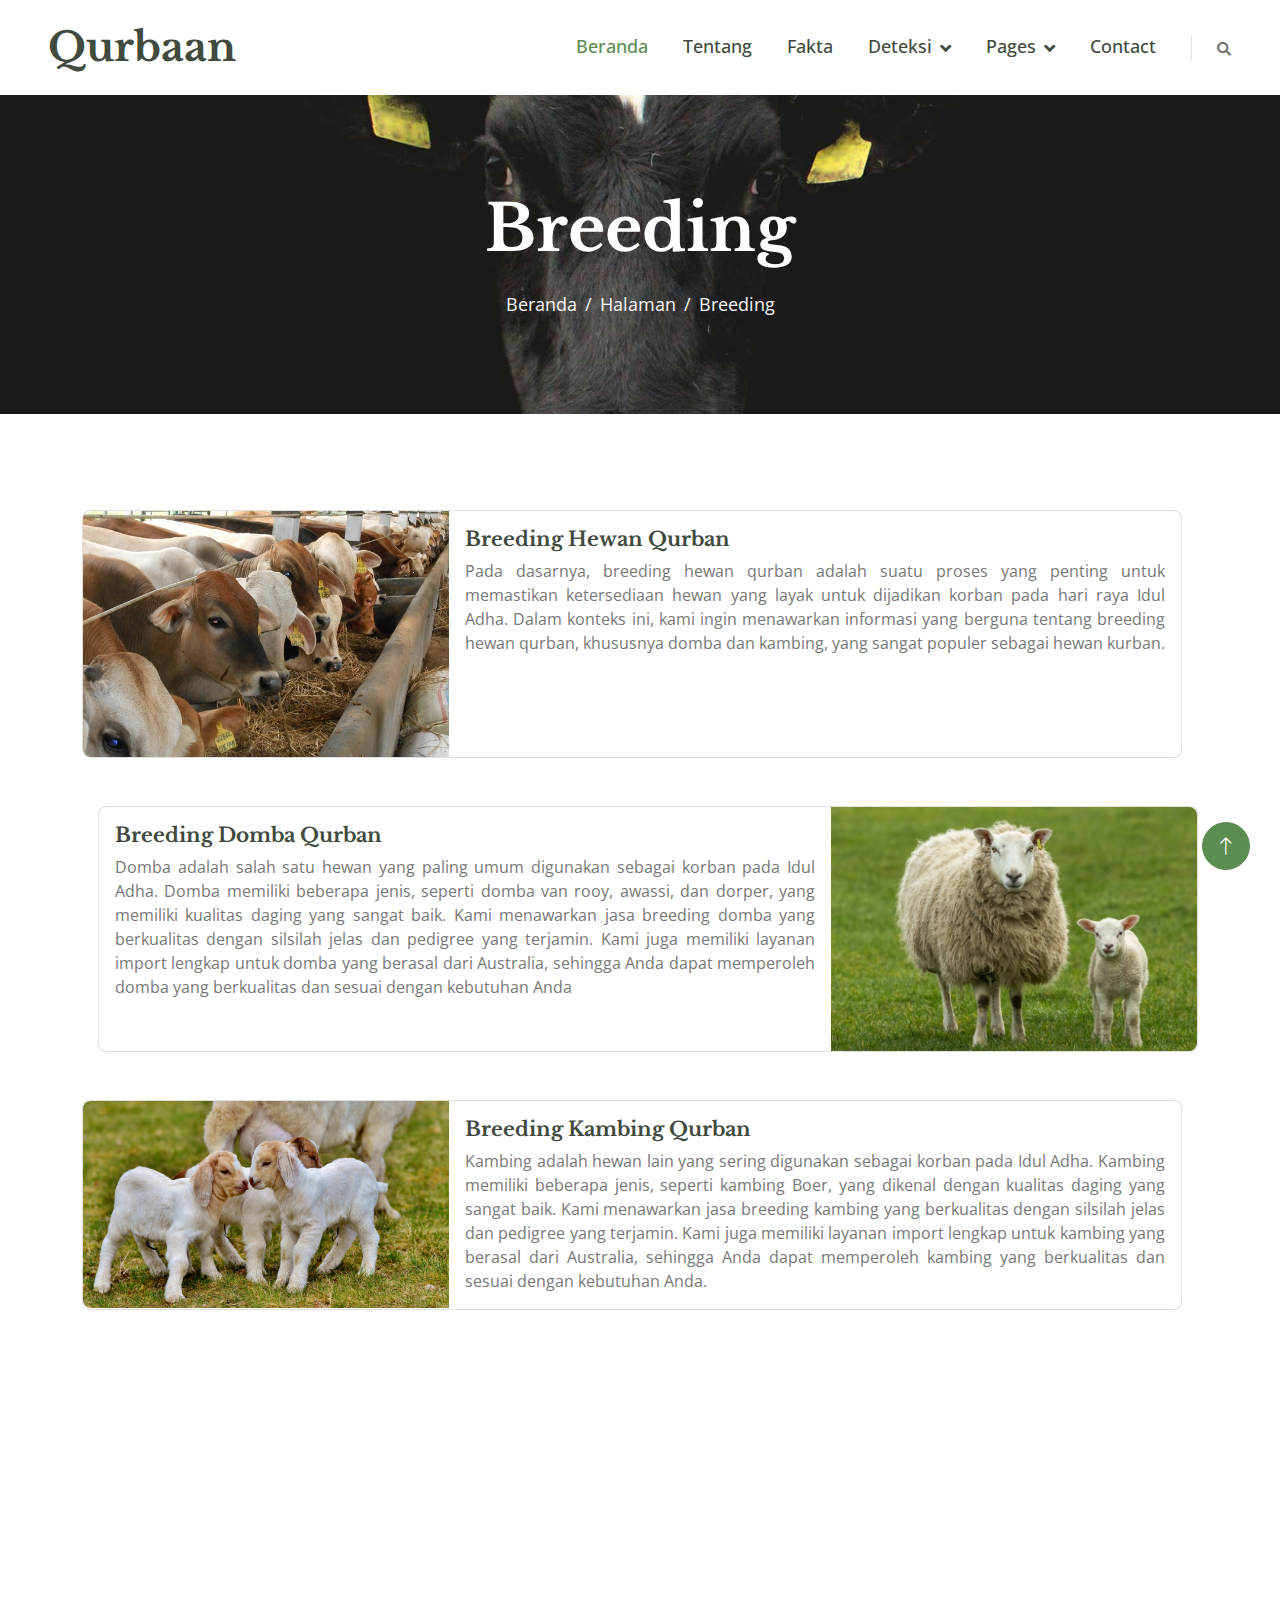
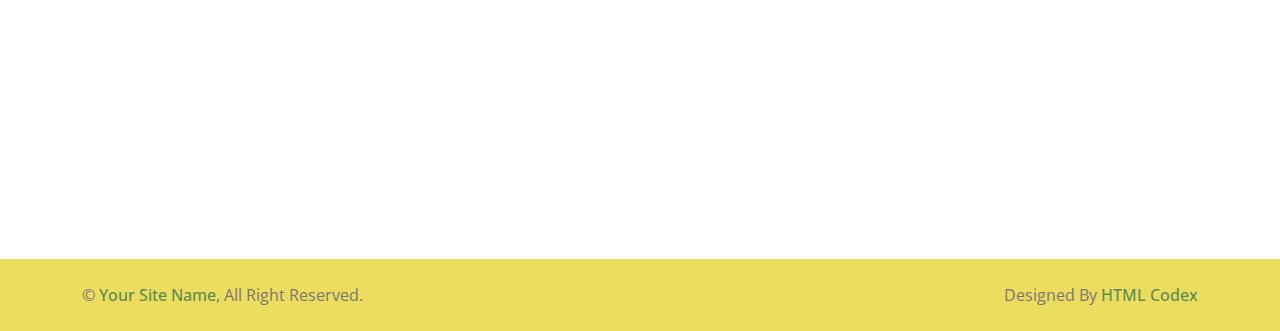
==== breeding.html @ fe212704 "fix: index view" ====
<!DOCTYPE html>
<html lang="en">

<head>
    <meta charset="utf-8">
    <title>Qurbaan - Website Hewan Qurban</title>
    <meta content="width=device-width, initial-scale=1.0" name="viewport">
    <meta content="" name="keywords">
    <meta content="" name="description">

    <!-- Favicon -->
    <link href="img/favicon.ico" rel="icon">

    <!-- Google Web Fonts -->
    <link rel="preconnect" href="https://fonts.googleapis.com">
    <link rel="preconnect" href="https://fonts.gstatic.com" crossorigin>
    <link href="https://fonts.googleapis.com/css2?family=Libre+Baskerville:wght@700&family=Open+Sans:wght@400;500;600&display=swap" rel="stylesheet">   

    <!-- Icon Font Stylesheet -->
    <link href="https://cdnjs.cloudflare.com/ajax/libs/font-awesome/5.10.0/css/all.min.css" rel="stylesheet">
    <link href="https://cdn.jsdelivr.net/npm/bootstrap-icons@1.4.1/font/bootstrap-icons.css" rel="stylesheet">

    <!-- Libraries Stylesheet -->
    <link href="lib/animate/animate.min.css" rel="stylesheet">
    <link href="lib/owlcarousel/assets/owl.carousel.min.css" rel="stylesheet">
    <link href="lib/lightbox/css/lightbox.min.css" rel="stylesheet">

    <!-- Customized Bootstrap Stylesheet -->
    <link href="css/bootstrap.min.css" rel="stylesheet">

    <!-- Template Stylesheet -->
    <link href="css/style.css" rel="stylesheet">

    <style>
        .text-justify {
        text-align: justify;
    }
    </style>
</head>

<body>
    <!-- Spinner Start -->
    <div id="spinner" class="show bg-white position-fixed translate-middle w-100 vh-100 top-50 start-50 d-flex align-items-center justify-content-center">
        <div class="spinner-border text-primary" role="status" style="width: 3rem; height: 3rem;"></div>
    </div>
    <!-- Spinner End -->

    <!-- Navbar Start -->
    <nav class="navbar navbar-expand-lg bg-white navbar-light sticky-top px-4 px-lg-5">
        <a href="index.html" class="navbar-brand d-flex align-items-center">
            <h1 class="m-0">Qurbaan</h1>
        </a>
        <button type="button" class="navbar-toggler me-0" data-bs-toggle="collapse" data-bs-target="#navbarCollapse">
            <span class="navbar-toggler-icon"></span>
        </button>
        <div class="collapse navbar-collapse" id="navbarCollapse">
            <div class="navbar-nav ms-auto p-4 p-lg-0">
                <a href="index.html" class="nav-item nav-link active">Beranda</a>
                <a href="about.html" class="nav-item nav-link">Tentang</a>
                <a href="service.html" class="nav-item nav-link">Fakta</a>
                <div class="nav-item dropdown">
                    <a href="product.html" class="nav-link dropdown-toggle" data-bs-toggle="dropdown">Deteksi</a>
                    <div class="dropdown-menu bg-light m-0">
                        <a href="deteksi-sapi.html" class="dropdown-item">Sapi</a>
                        <a href="deteksi-kambing.html" class="dropdown-item">Kambing</a>
                    </div>
                </div>
                <div class="nav-item dropdown">
                    <a href="#" class="nav-link dropdown-toggle" data-bs-toggle="dropdown">Pages</a>
                    <div class="dropdown-menu bg-light m-0">
                        <a href="gallery.html" class="dropdown-item">Gallery</a>
                        <a href="feature.html" class="dropdown-item">Features</a>
                        <a href="team.html" class="dropdown-item">Our Team</a>
                        <a href="testimonial.html" class="dropdown-item">Testimonial</a>
                        <a href="404.html" class="dropdown-item">404 Page</a>
                    </div>
                </div>
                <a href="contact.html" class="nav-item nav-link">Contact</a>
            </div>
            <div class="border-start ps-4 d-none d-lg-block">
                <button type="button" class="btn btn-sm p-0"><i class="fa fa-search"></i></button>
            </div>
        </div>
    </nav>
    <!-- Navbar End -->


    <!-- Page Header Start -->
    <div class="container-fluid page-header py-5 mb-5 wow fadeIn" data-wow-delay="0.1s">
        <div class="container text-center py-5">
            <h1 class="display-3 text-white mb-4 animated slideInDown">Breeding</h1>
            <nav aria-label="breadcrumb animated slideInDown">
                <ol class="breadcrumb justify-content-center mb-0">
                    <li class="breadcrumb-item"><a href="#">Beranda</a></li>
                    <li class="breadcrumb-item"><a href="#">Halaman</a></li>
                    <li class="breadcrumb-item active" aria-current="page">Breeding</li>
                </ol>
            </nav>
        </div>
    </div>
    <!-- Page Header End -->


    <!-- Features Start -->
    <div class="container-xxl py-5">
        <div class="container">
            <div class="">
                <div class="card mb-5" style="max-width: 1100px;">
                    <div class="row g-0">
                      <div class="col-md-4">
                        <img src="/img/sapi_pesisir.jpg" class="img-fluid rounded-start"alt="...">
                      </div>
                      <div class="col-md-8">
                        <div class="card-body">
                          <h5 class="card-title">Breeding Hewan Qurban</h5>
                          <p class="card-text text-justify">Pada dasarnya, breeding hewan qurban adalah suatu proses yang penting untuk memastikan ketersediaan hewan yang layak untuk dijadikan korban pada hari raya Idul Adha. Dalam konteks ini, kami ingin menawarkan informasi yang berguna tentang breeding hewan qurban, khususnya domba dan kambing, yang sangat populer sebagai hewan kurban.</p>
                        </div>
                      </div>
                    </div>
                </div>
            </div>
            <div class="d-flex justify-content-end">
                <div class="card mb-5" style="max-width: 1100px;">
                    <div class="row g-0 flex-md-row-reverse">
                        <div class="col-md-4">
                            <img src="/img/domba.jpg" class="img-fluid rounded-end" alt="...">
                        </div>
                        <div class="col-md-8">
                            <div class="card-body">
                                <h5 class="card-title">Breeding Domba Qurban</h5>
                                <p class="card-text text-justify">Domba adalah salah satu hewan yang paling umum digunakan sebagai korban pada Idul Adha. Domba memiliki beberapa jenis, seperti domba van rooy, awassi, dan dorper, yang memiliki kualitas daging yang sangat baik. Kami menawarkan jasa breeding domba yang berkualitas dengan silsilah jelas dan pedigree yang terjamin. Kami juga memiliki layanan import lengkap untuk domba yang berasal dari Australia, sehingga Anda dapat memperoleh domba yang berkualitas dan sesuai dengan kebutuhan Anda</p>
                            </div>
                        </div>
                    </div>
                </div>
            </div>
            <div class="">
                <div class="card mb-5" style="max-width: 1100px;">
                    <div class="row g-0">
                      <div class="col-md-4">
                        <img src="/img/kambing-anak.jpg" class="img-fluid rounded-start"alt="...">
                      </div>
                      <div class="col-md-8">
                        <div class="card-body">
                          <h5 class="card-title">Breeding Kambing Qurban</h5>
                          <p class="card-text text-justify">Kambing adalah hewan lain yang sering digunakan sebagai korban pada Idul Adha. Kambing memiliki beberapa jenis, seperti kambing Boer, yang dikenal dengan kualitas daging yang sangat baik. Kami menawarkan jasa breeding kambing yang berkualitas dengan silsilah jelas dan pedigree yang terjamin. Kami juga memiliki layanan import lengkap untuk kambing yang berasal dari Australia, sehingga Anda dapat memperoleh kambing yang berkualitas dan sesuai dengan kebutuhan Anda.</p>
                        </div>
                      </div>
                    </div>
                </div>
            </div>        
        </div>
    </div>
    <!-- Features End -->


    <!-- Footer Start -->
    <div class="container-fluid bg-dark footer mt-5 py-5 wow fadeIn" data-wow-delay="0.1s">
        <div class="container py-5">
            <div class="row g-5">
                <div class="col-lg-3 col-md-6">
                    <h5 class="text-white mb-4">Our Office</h5>
                    <p class="mb-2"><i class="fa fa-map-marker-alt me-3"></i>123 Street, New York, USA</p>
                    <p class="mb-2"><i class="fa fa-phone-alt me-3"></i>+012 345 67890</p>
                    <p class="mb-2"><i class="fa fa-envelope me-3"></i>info@example.com</p>
                    <div class="d-flex pt-3">
                        <a class="btn btn-square btn-secondary rounded-circle me-2" href=""><i class="fab fa-twitter"></i></a>
                        <a class="btn btn-square btn-secondary rounded-circle me-2" href=""><i class="fab fa-facebook-f"></i></a>
                        <a class="btn btn-square btn-secondary rounded-circle me-2" href=""><i class="fab fa-youtube"></i></a>
                        <a class="btn btn-square btn-secondary rounded-circle me-2" href=""><i class="fab fa-linkedin-in"></i></a>
                    </div>
                </div>
                <div class="col-lg-3 col-md-6">
                    <h5 class="text-white mb-4">Quick Links</h5>
                    <a class="btn btn-link" href="">About Us</a>
                    <a class="btn btn-link" href="">Contact Us</a>
                    <a class="btn btn-link" href="">Our Services</a>
                    <a class="btn btn-link" href="">Terms & Condition</a>
                    <a class="btn btn-link" href="">Support</a>
                </div>
                <div class="col-lg-3 col-md-6">
                    <h5 class="text-white mb-4">Business Hours</h5>
                    <p class="mb-1">Monday - Friday</p>
                    <h6 class="text-light">09:00 am - 07:00 pm</h6>
                    <p class="mb-1">Saturday</p>
                    <h6 class="text-light">09:00 am - 12:00 pm</h6>
                    <p class="mb-1">Sunday</p>
                    <h6 class="text-light">Closed</h6>
                </div>
                <div class="col-lg-3 col-md-6">
                    <h5 class="text-white mb-4">Newsletter</h5>
                    <p>Dolor amet sit justo amet elitr clita ipsum elitr est.</p>
                    <div class="position-relative w-100">
                        <input class="form-control bg-transparent w-100 py-3 ps-4 pe-5" type="text" placeholder="Your email">
                        <button type="button" class="btn btn-secondary py-2 position-absolute top-0 end-0 mt-2 me-2">SignUp</button>
                    </div>
                </div>
            </div>
        </div>
    </div>
    <!-- Footer End -->


    <!-- Copyright Start -->
    <div class="container-fluid bg-secondary text-body copyright py-4">
        <div class="container">
            <div class="row">
                <div class="col-md-6 text-center text-md-start mb-3 mb-md-0">
                    &copy; <a class="fw-semi-bold" href="#">Your Site Name</a>, All Right Reserved.
                </div>
                <div class="col-md-6 text-center text-md-end">
                    <!--/*** This template is free as long as you keep the footer author’s credit link/attribution link/backlink. If you'd like to use the template without the footer author’s credit link/attribution link/backlink, you can purchase the Credit Removal License from "https://htmlcodex.com/credit-removal". Thank you for your support. ***/-->
                    Designed By <a class="fw-semi-bold" href="https://htmlcodex.com">HTML Codex</a>
                </div>
            </div>
        </div>
    </div>
    <!-- Copyright End -->


    <!-- Back to Top -->
    <a href="#" class="btn btn-lg btn-primary btn-lg-square rounded-circle back-to-top"><i class="bi bi-arrow-up"></i></a>


    <!-- JavaScript Libraries -->
    <script src="https://code.jquery.com/jquery-3.4.1.min.js"></script>
    <script src="https://cdn.jsdelivr.net/npm/bootstrap@5.0.0/dist/js/bootstrap.bundle.min.js"></script>
    <script src="lib/wow/wow.min.js"></script>
    <script src="lib/easing/easing.min.js"></script>
    <script src="lib/waypoints/waypoints.min.js"></script>
    <script src="lib/owlcarousel/owl.carousel.min.js"></script>
    <script src="lib/counterup/counterup.min.js"></script>
    <script src="lib/parallax/parallax.min.js"></script>
    <script src="lib/lightbox/js/lightbox.min.js"></script>

    <!-- Template Javascript -->
    <script src="js/main.js"></script>
</body>

</html>
---- css/style.css ----
/********** Template CSS **********/
:root {
    --primary: #5B8C51;
    --secondary: #EDDD5E;
    --light: #F7F7F7;
    --dark: #404A3D;
}

.back-to-top {
    position: fixed;
    display: none;
    right: 30px;
    bottom: 30px;
    z-index: 99;
}

.fw-bold {
    font-weight: 700 !important;
}

.fw-medium {
    font-weight: 600 !important;
}

.fw-semi-bold {
    font-weight: 500 !important;
}


/*** Spinner ***/
#spinner {
    opacity: 0;
    visibility: hidden;
    transition: opacity .5s ease-out, visibility 0s linear .5s;
    z-index: 99999;
}

#spinner.show {
    transition: opacity .5s ease-out, visibility 0s linear 0s;
    visibility: visible;
    opacity: 1;
}


/*** Button ***/
.btn {
    transition: .5s;
    font-weight: 500;
}

.btn-primary,
.btn-outline-primary:hover {
    color: var(--light);
}

.btn-secondary,
.btn-outline-secondary:hover {
    color: var(--dark);
}

.btn-square {
    width: 38px;
    height: 38px;
}

.btn-sm-square {
    width: 32px;
    height: 32px;
}

.btn-lg-square {
    width: 48px;
    height: 48px;
}

.btn-square,
.btn-sm-square,
.btn-lg-square {
    padding: 0;
    display: flex;
    align-items: center;
    justify-content: center;
    font-weight: normal;
}


/*** Navbar ***/
.navbar.sticky-top {
    top: -100px;
    transition: .5s;
}

.navbar .navbar-nav .nav-link {
    margin-right: 35px;
    padding: 25px 0;
    color: var(--dark);
    font-size: 18px;
    font-weight: 500;
    outline: none;
}

.navbar .navbar-nav .nav-link:hover,
.navbar .navbar-nav .nav-link.active {
    color: var(--primary);
}

.navbar .dropdown-toggle::after {
    border: none;
    content: "\f107";
    font-family: "Font Awesome 5 Free";
    font-weight: 900;
    vertical-align: middle;
    margin-left: 8px;
}

@media (max-width: 991.98px) {
    .navbar .navbar-nav .nav-link  {
        margin-right: 0;
        padding: 10px 0;
    }

    .navbar .navbar-nav {
        border-top: 1px solid #EEEEEE;
    }
}

@media (min-width: 992px) {
    .navbar .nav-item .dropdown-menu {
        display: block;
        border: none;
        margin-top: 0;
        top: 150%;
        opacity: 0;
        visibility: hidden;
        transition: .5s;
    }

    .navbar .nav-item:hover .dropdown-menu {
        top: 100%;
        visibility: visible;
        transition: .5s;
        opacity: 1;
    }
}


/*** Header ***/
.carousel-caption {
    top: 0;
    left: 0;
    right: 0;
    bottom: 0;
    display: flex;
    align-items: center;
    background: rgba(0, 0, 0, .1);
    z-index: 1;
}

.carousel-control-prev,
.carousel-control-next {
    width: 15%;
}

.carousel-control-prev-icon,
.carousel-control-next-icon {
    width: 3rem;
    height: 3rem;
    border-radius: 3rem;
    background-color: var(--primary);
    border: 10px solid var(--primary);
}

@media (max-width: 768px) {
    #header-carousel .carousel-item {
        position: relative;
        min-height: 450px;
    }
    
    #header-carousel .carousel-item img {
        position: absolute;
        width: 100%;
        height: 100%;
        object-fit: cover;
    }
}

.page-header {
    background: url(../img/banner.jpg) center center no-repeat;
    background-size: cover;
}

.page-header-kambing {
    background: url(../img/banner-kambing.jpg) center center no-repeat;
    background-size: cover;
}

.page-header .breadcrumb-item+.breadcrumb-item::before {
    color: var(--light);
}

.page-header .breadcrumb-item,
.page-header .breadcrumb-item a {
    font-size: 18px;
    color: var(--light);
}


/*** Section Title ***/
.section-title {
    position: relative;
    display: inline-block;
    text-transform: uppercase;
    font-weight: 600;
}

.section-title::before {
    position: absolute;
    content: "";
    width: calc(100% + 80px);
    height: 2px;
    top: 5px;
    left: -40px;
    background: var(--primary);
    z-index: -1;
}

.section-title::after {
    position: absolute;
    content: "";
    width: calc(100% + 120px);
    height: 2px;
    bottom: 6px;
    left: -60px;
    background: var(--primary);
    z-index: -1;
}

.section-title.text-start::before {
    width: calc(100% + 40px);
    left: 0;
}

.section-title.text-start::after {
    width: calc(100% + 60px);
    left: 0;
}


/*** About ***/
.about-experience {
    position: absolute;
    width: 100%;
    height: 100%;
    right: -45px;
    bottom: -45px;
    display: flex;
    flex-direction: column;
    align-items: center;
    justify-content: center;
}


/*** Service ***/
.service-item {
    position: relative;
    border-radius: 8px;
    box-shadow: 0 0 45px rgba(0, 0, 0, .07);
}

.service-item .service-img {
    position: absolute;
    width: 100%;
    height: 100%;
    top: 0;
    left: 0;
    border-radius: 8px;
    overflow: hidden;
    z-index: -1;
}

.service-item .service-img img {
    position: absolute;
    width: 100%;
    height: 100%;
    left: 0;
    object-fit: cover;
    border-radius: 10px;
}

.service-item .service-img::before {
    position: absolute;
    content: "";
    width: 100%;
    height: 100%;
    top: 0;
    left: 0;
    background: rgba(0, 0, 0, .5);
    border-radius: 10px;
    z-index: 1;
}

.service-item .service-img::after {
    position: absolute;
    content: "";
    width: 100%;
    height: 100%;
    top: 0;
    left: 0;
    background: #FFFFFF;
    transition: .5s ease-out;
    z-index: 2;
}

.service-item:hover .service-img::after {
    width: 0;
    left: auto;
    right: 0;
}

.service-item .service-text .service-icon {
    width: 140px;
    height: 140px;
    padding: 15px;
    margin-top: -70px;
    margin-bottom: 40px;
    background: #FFFFFF;
    border-radius: 140px;
    overflow: hidden;
    box-shadow: 0 0 60px rgba(0, 0, 0, .1);
}

.service-item .service-text h5,
.service-item .service-text p {
    transition: .5s;
}

.service-item:hover .service-text h5,
.service-item:hover .service-text p {
    color: #FFFFFF;
}

.service-item .service-text .btn {
    color: var(--secondary);
    background: #FFFFFF;
    box-shadow: 0 0 45px rgba(0, 0, 0, .25);
}

.service-item .service-text .btn:hover {
    color: var(--dark);
    background: var(--secondary);
}


/*** Product ***/
.product-item {
    position: relative;
    border-radius: 8px;
    overflow: hidden;
    box-shadow: 0 0 45px rgba(0, 0, 0, .07);
}

.product-item .product-overlay {
    position: absolute;
    width: 100%;
    height: 100%;
    top: 0;
    left: 0;
    display: flex;
    align-items: center;
    justify-content: center;
    background: rgba(0, 0, 0, .5);
    opacity: 0;
    padding-top: 60px;
    transition: .5s;
}

.product-item:hover .product-overlay {
    opacity: 1;
    padding-top: 0;
}


/*** Team ***/
.team-item {
    position: relative;
    text-align: center;
    border-radius: 8px;
    box-shadow: 0 0 45px rgba(0, 0, 0, .07);
}

.team-item .btn {
    border-color: transparent;
    box-shadow: 0 0 45px rgba(0, 0, 0, .2);
}


/*** Testimonial ***/
.testimonial-img {
    position: relative;
    min-height: 400px;
}

.testimonial-img::after {
    position: absolute;
    content: "\f10d";
    font-family: "Font Awesome 5 Free";
    font-weight: 900;
    font-size: 200px;
    color: #EEEEEE;
    top: 50%;
    left: 50%;
    transform: translate(-50%, -50%);
    z-index: -1;
}

.testimonial-img img {
    position: absolute;
    width: 100px;
    height: 100px;
    border-radius: 100px;
}

.testimonial-img img:nth-child(1) {
    top: 0;
    left: 0;
}

.testimonial-img img:nth-child(2) {
    top: 60%;
    left: 20%;
}

.testimonial-img img:nth-child(3) {
    top: 20%;
    left: 60%;
}

.testimonial-img img:nth-child(4) {
    bottom: 0;
    right: 0;
}

.testimonial-img img .animated.pulse {
    animation-duration: 2s;
}

.testimonial-carousel .owl-item img {
    width: 100px;
    height: 100px;
    border-radius: 100px;
}

.testimonial-carousel .owl-nav {
    margin-top: 30px;
    display: flex;
}

.testimonial-carousel .owl-nav .owl-prev,
.testimonial-carousel .owl-nav .owl-next {
    margin-right: 15px;
    width: 45px;
    height: 45px;
    display: flex;
    align-items: center;
    justify-content: center;
    color: var(--secondary);
    border-radius: 45px;
    box-shadow: 0 0 45px rgba(0, 0, 0, .2);
    font-size: 22px;
    transition: .5s;
}

.testimonial-carousel .owl-nav .owl-prev:hover,
.testimonial-carousel .owl-nav .owl-next:hover {
    background: var(--secondary);
    color: var(--dark);
}


/*** Footer ***/
.footer {
    color: #B0B9AE;
}

.footer .btn.btn-link {
    display: block;
    margin-bottom: 5px;
    padding: 0;
    text-align: left;
    color: #B0B9AE;
    font-weight: normal;
    text-transform: capitalize;
    transition: .3s;
}

.footer .btn.btn-link::before {
    position: relative;
    content: "\f105";
    font-family: "Font Awesome 5 Free";
    font-weight: 900;
    margin-right: 10px;
}

.footer .btn.btn-link:hover {
    color: var(--light);
    letter-spacing: 1px;
    box-shadow: none;
}
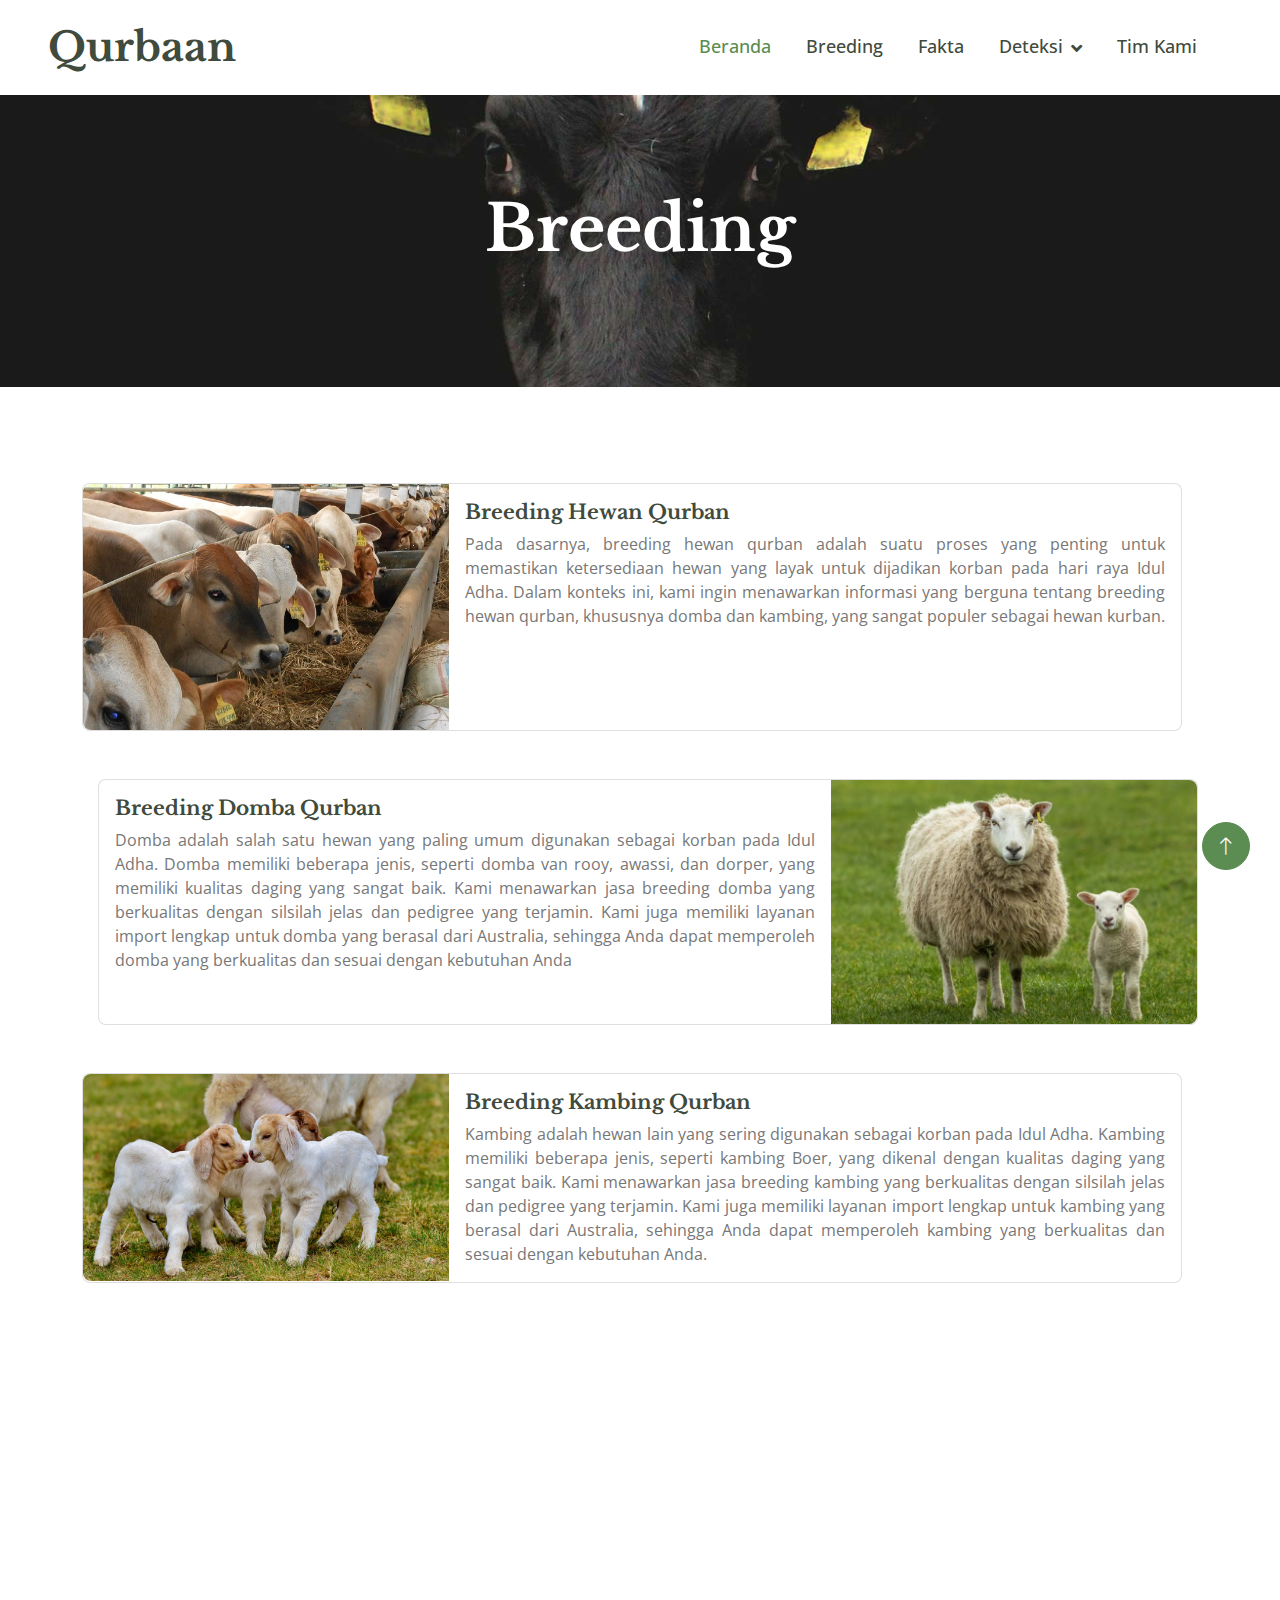
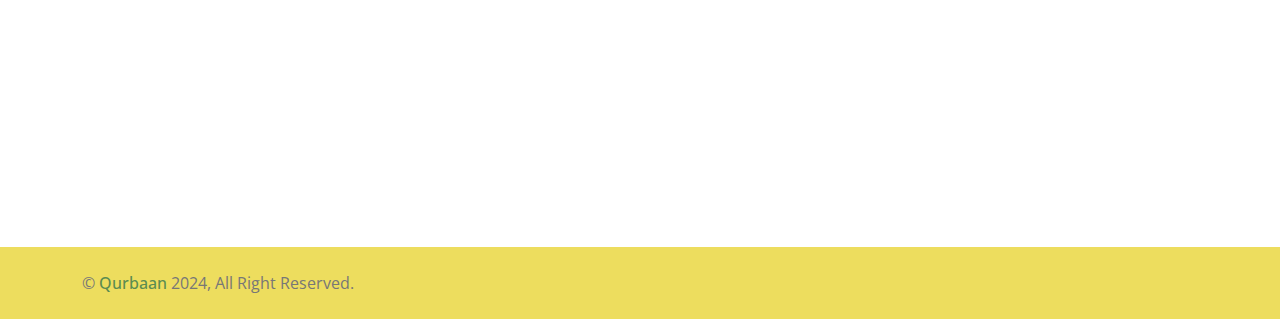
==== commit 7c5e494a: "fix: all page" ====
--- a/breeding.html
+++ b/breeding.html
@@ -34,7 +34,14 @@
     <style>
         .text-justify {
         text-align: justify;
-    }
+        }
+
+        .card {
+            transition: transform 0.3s ease;
+        }
+        .card:hover {
+            transform: scale(1.05);
+        }
     </style>
 </head>
 
@@ -56,8 +63,8 @@
         <div class="collapse navbar-collapse" id="navbarCollapse">
             <div class="navbar-nav ms-auto p-4 p-lg-0">
                 <a href="index.html" class="nav-item nav-link active">Beranda</a>
-                <a href="about.html" class="nav-item nav-link">Tentang</a>
-                <a href="service.html" class="nav-item nav-link">Fakta</a>
+                <a href="#breeding" class="nav-item nav-link">Breeding</a>
+                <a href="index.html#fakta" class="nav-item nav-link">Fakta</a>
                 <div class="nav-item dropdown">
                     <a href="product.html" class="nav-link dropdown-toggle" data-bs-toggle="dropdown">Deteksi</a>
                     <div class="dropdown-menu bg-light m-0">
@@ -65,21 +72,11 @@
                         <a href="deteksi-kambing.html" class="dropdown-item">Kambing</a>
                     </div>
                 </div>
-                <div class="nav-item dropdown">
-                    <a href="#" class="nav-link dropdown-toggle" data-bs-toggle="dropdown">Pages</a>
-                    <div class="dropdown-menu bg-light m-0">
-                        <a href="gallery.html" class="dropdown-item">Gallery</a>
-                        <a href="feature.html" class="dropdown-item">Features</a>
-                        <a href="team.html" class="dropdown-item">Our Team</a>
-                        <a href="testimonial.html" class="dropdown-item">Testimonial</a>
-                        <a href="404.html" class="dropdown-item">404 Page</a>
-                    </div>
-                </div>
-                <a href="contact.html" class="nav-item nav-link">Contact</a>
-            </div>
-            <div class="border-start ps-4 d-none d-lg-block">
+                <a href="index.html#tim-kami" class="nav-item nav-link">Tim Kami</a>
+            </div>
+            <!-- <div class="border-start ps-4 d-none d-lg-block">
                 <button type="button" class="btn btn-sm p-0"><i class="fa fa-search"></i></button>
-            </div>
+            </div> -->
         </div>
     </nav>
     <!-- Navbar End -->
@@ -89,13 +86,6 @@
     <div class="container-fluid page-header py-5 mb-5 wow fadeIn" data-wow-delay="0.1s">
         <div class="container text-center py-5">
             <h1 class="display-3 text-white mb-4 animated slideInDown">Breeding</h1>
-            <nav aria-label="breadcrumb animated slideInDown">
-                <ol class="breadcrumb justify-content-center mb-0">
-                    <li class="breadcrumb-item"><a href="#">Beranda</a></li>
-                    <li class="breadcrumb-item"><a href="#">Halaman</a></li>
-                    <li class="breadcrumb-item active" aria-current="page">Breeding</li>
-                </ol>
-            </nav>
         </div>
     </div>
     <!-- Page Header End -->
@@ -159,8 +149,8 @@
         <div class="container py-5">
             <div class="row g-5">
                 <div class="col-lg-3 col-md-6">
-                    <h5 class="text-white mb-4">Our Office</h5>
-                    <p class="mb-2"><i class="fa fa-map-marker-alt me-3"></i>123 Street, New York, USA</p>
+                    <h5 class="text-white mb-4">Kontak Kami</h5>
+                    <p class="mb-2"><i class="fa fa-map-marker-alt me-3"></i>Jakarta</p>
                     <p class="mb-2"><i class="fa fa-phone-alt me-3"></i>+012 345 67890</p>
                     <p class="mb-2"><i class="fa fa-envelope me-3"></i>info@example.com</p>
                     <div class="d-flex pt-3">
@@ -171,29 +161,19 @@
                     </div>
                 </div>
                 <div class="col-lg-3 col-md-6">
-                    <h5 class="text-white mb-4">Quick Links</h5>
-                    <a class="btn btn-link" href="">About Us</a>
-                    <a class="btn btn-link" href="">Contact Us</a>
-                    <a class="btn btn-link" href="">Our Services</a>
-                    <a class="btn btn-link" href="">Terms & Condition</a>
-                    <a class="btn btn-link" href="">Support</a>
-                </div>
-                <div class="col-lg-3 col-md-6">
-                    <h5 class="text-white mb-4">Business Hours</h5>
-                    <p class="mb-1">Monday - Friday</p>
-                    <h6 class="text-light">09:00 am - 07:00 pm</h6>
-                    <p class="mb-1">Saturday</p>
-                    <h6 class="text-light">09:00 am - 12:00 pm</h6>
-                    <p class="mb-1">Sunday</p>
-                    <h6 class="text-light">Closed</h6>
-                </div>
-                <div class="col-lg-3 col-md-6">
-                    <h5 class="text-white mb-4">Newsletter</h5>
-                    <p>Dolor amet sit justo amet elitr clita ipsum elitr est.</p>
-                    <div class="position-relative w-100">
-                        <input class="form-control bg-transparent w-100 py-3 ps-4 pe-5" type="text" placeholder="Your email">
-                        <button type="button" class="btn btn-secondary py-2 position-absolute top-0 end-0 mt-2 me-2">SignUp</button>
-                    </div>
+                    <h5 class="text-white mb-4">Anggota Tim</h5>
+                    <a class="btn btn-link">Satu</a>
+                    <a class="btn btn-link">Dua</a>
+                    <a class="btn btn-link">Tiga</a>
+                </div>
+                <div class="col-lg-3 col-md-6">
+                    <h5 class="text-white mb-4">Universitas Indraprasta PGRI</h5>
+                    <p class="mb-1">Jl. Raya Tengah No.80, RT.6/RW.1, </p>
+                    <p class="mb-1">Gedong, Kec. Ps. Rebo, Kota Jakarta Timur,</p>
+                    <p class="mb-1">Daerah Khusus Ibukota Jakarta 13760</p>
+                </div>
+                <div class="col-lg-3 col-md-6">
+                    <img src="img/unindra-logo.png" width="180px" alt="">
                 </div>
             </div>
         </div>
@@ -206,16 +186,13 @@
         <div class="container">
             <div class="row">
                 <div class="col-md-6 text-center text-md-start mb-3 mb-md-0">
-                    &copy; <a class="fw-semi-bold" href="#">Your Site Name</a>, All Right Reserved.
-                </div>
-                <div class="col-md-6 text-center text-md-end">
-                    <!--/*** This template is free as long as you keep the footer author’s credit link/attribution link/backlink. If you'd like to use the template without the footer author’s credit link/attribution link/backlink, you can purchase the Credit Removal License from "https://htmlcodex.com/credit-removal". Thank you for your support. ***/-->
-                    Designed By <a class="fw-semi-bold" href="https://htmlcodex.com">HTML Codex</a>
+                    &copy; <a class="fw-semi-bold" href="#">Qurbaan</a> 2024, All Right Reserved.
                 </div>
             </div>
         </div>
     </div>
     <!-- Copyright End -->
+
 
 
     <!-- Back to Top -->
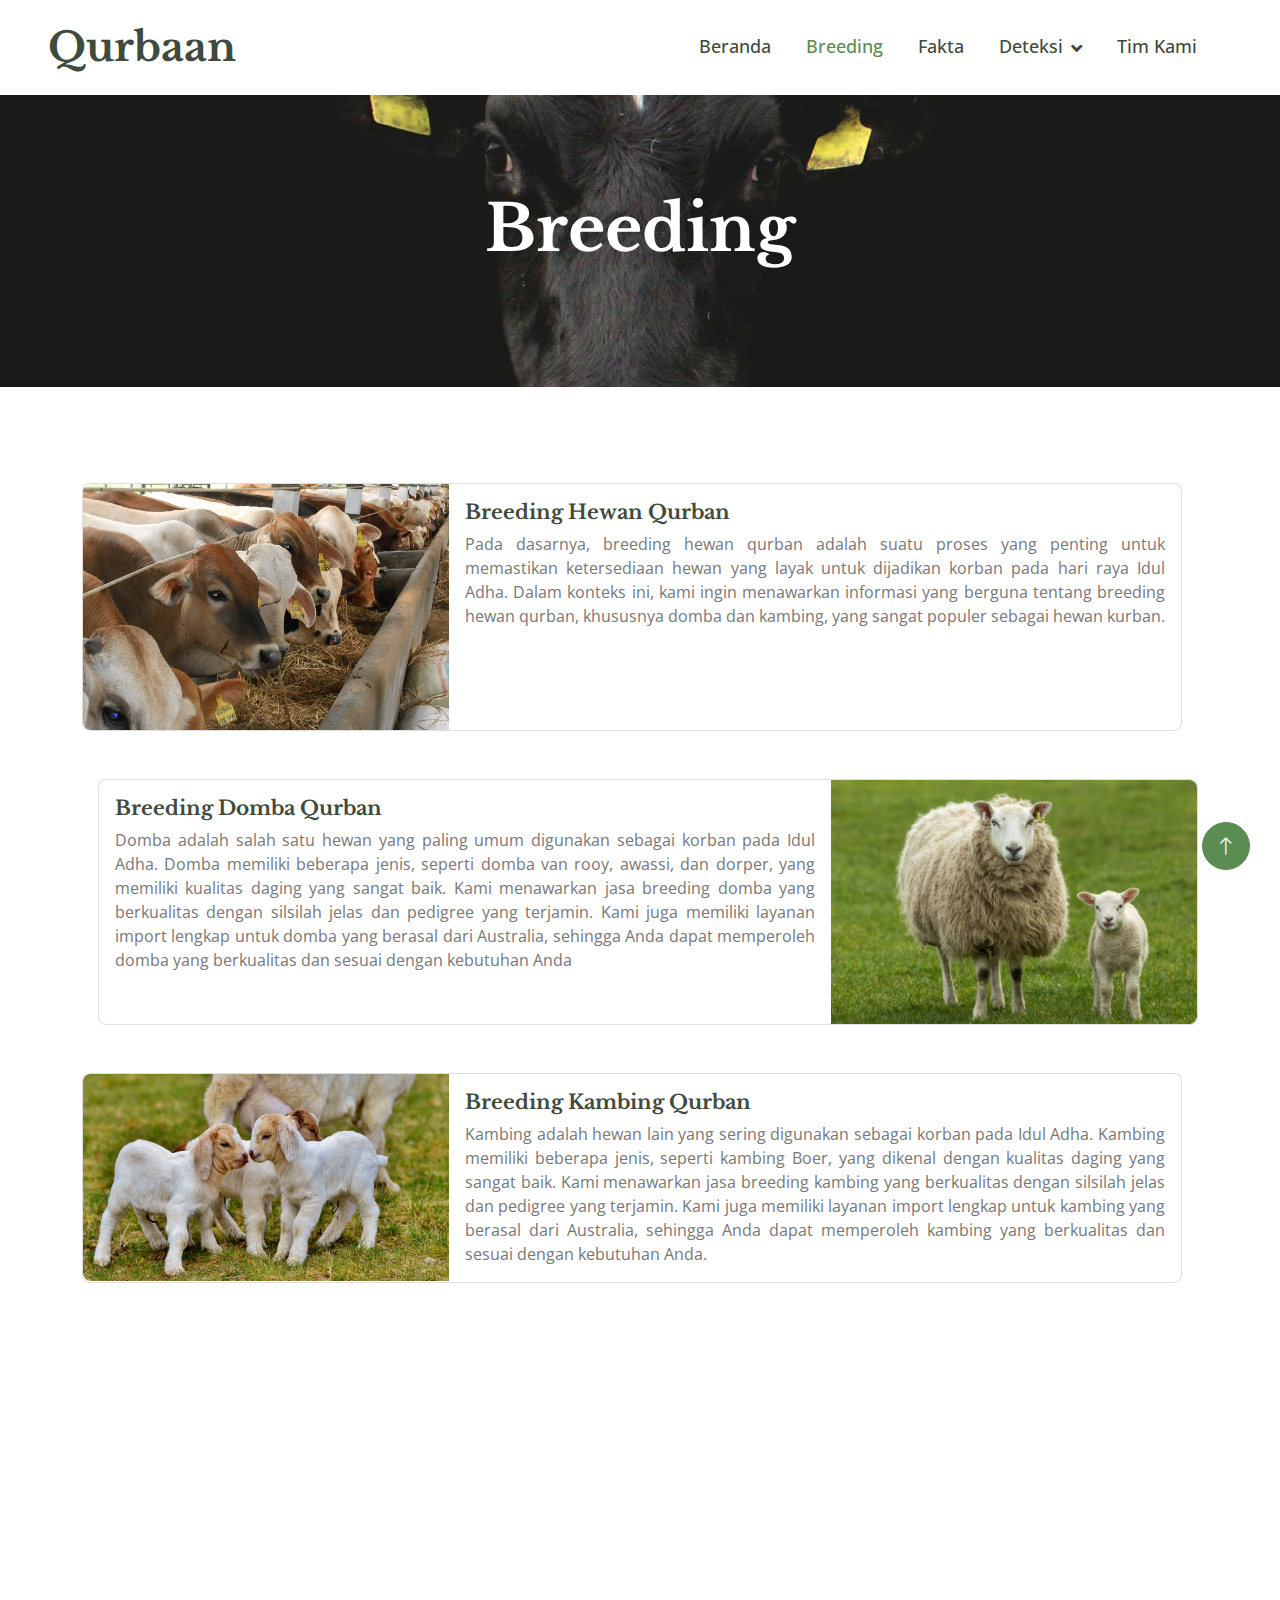
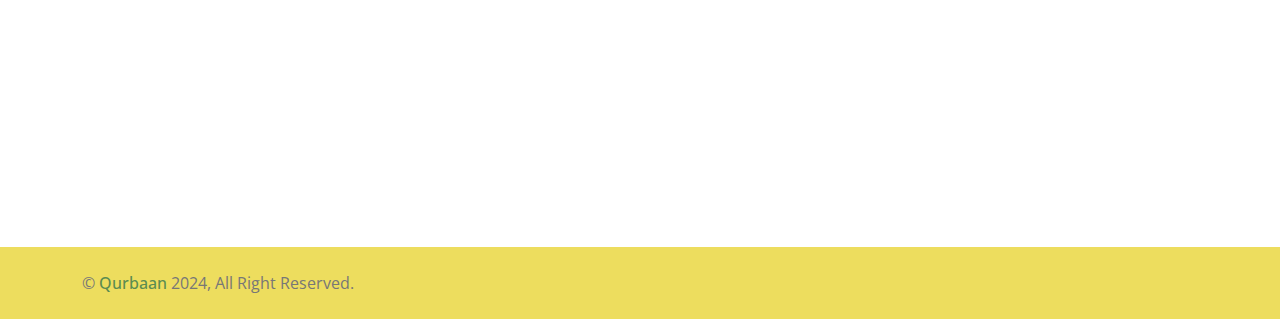
==== commit ab1254c3: "fix: satria" ====
--- a/breeding.html
+++ b/breeding.html
@@ -62,8 +62,8 @@
         </button>
         <div class="collapse navbar-collapse" id="navbarCollapse">
             <div class="navbar-nav ms-auto p-4 p-lg-0">
-                <a href="index.html" class="nav-item nav-link active">Beranda</a>
-                <a href="#breeding" class="nav-item nav-link">Breeding</a>
+                <a href="index.html" class="nav-item nav-link">Beranda</a>
+                <a href="#breeding" class="nav-item nav-link active">Breeding</a>
                 <a href="index.html#fakta" class="nav-item nav-link">Fakta</a>
                 <div class="nav-item dropdown">
                     <a href="product.html" class="nav-link dropdown-toggle" data-bs-toggle="dropdown">Deteksi</a>
@@ -151,20 +151,20 @@
                 <div class="col-lg-3 col-md-6">
                     <h5 class="text-white mb-4">Kontak Kami</h5>
                     <p class="mb-2"><i class="fa fa-map-marker-alt me-3"></i>Jakarta</p>
-                    <p class="mb-2"><i class="fa fa-phone-alt me-3"></i>+012 345 67890</p>
-                    <p class="mb-2"><i class="fa fa-envelope me-3"></i>info@example.com</p>
-                    <div class="d-flex pt-3">
+                    <p class="mb-2"><i class="fa fa-phone-alt me-3"></i>+62 858-9031-3221</p>
+                    <p class="mb-2"><i class="fa fa-envelope me-3"></i>chndrfebrihantoro01@gmail.com</p>
+                    <!-- <div class="d-flex pt-3">
                         <a class="btn btn-square btn-secondary rounded-circle me-2" href=""><i class="fab fa-twitter"></i></a>
                         <a class="btn btn-square btn-secondary rounded-circle me-2" href=""><i class="fab fa-facebook-f"></i></a>
                         <a class="btn btn-square btn-secondary rounded-circle me-2" href=""><i class="fab fa-youtube"></i></a>
                         <a class="btn btn-square btn-secondary rounded-circle me-2" href=""><i class="fab fa-linkedin-in"></i></a>
-                    </div>
+                    </div> -->
                 </div>
                 <div class="col-lg-3 col-md-6">
                     <h5 class="text-white mb-4">Anggota Tim</h5>
-                    <a class="btn btn-link">Satu</a>
-                    <a class="btn btn-link">Dua</a>
-                    <a class="btn btn-link">Tiga</a>
+                    <a class="btn btn-link">Chandra Febrihantoro</a>
+                    <a class="btn btn-link">Doris Jordan</a>
+                    <a class="btn btn-link">Muhammad Ilham Hasani</a>
                 </div>
                 <div class="col-lg-3 col-md-6">
                     <h5 class="text-white mb-4">Universitas Indraprasta PGRI</h5>
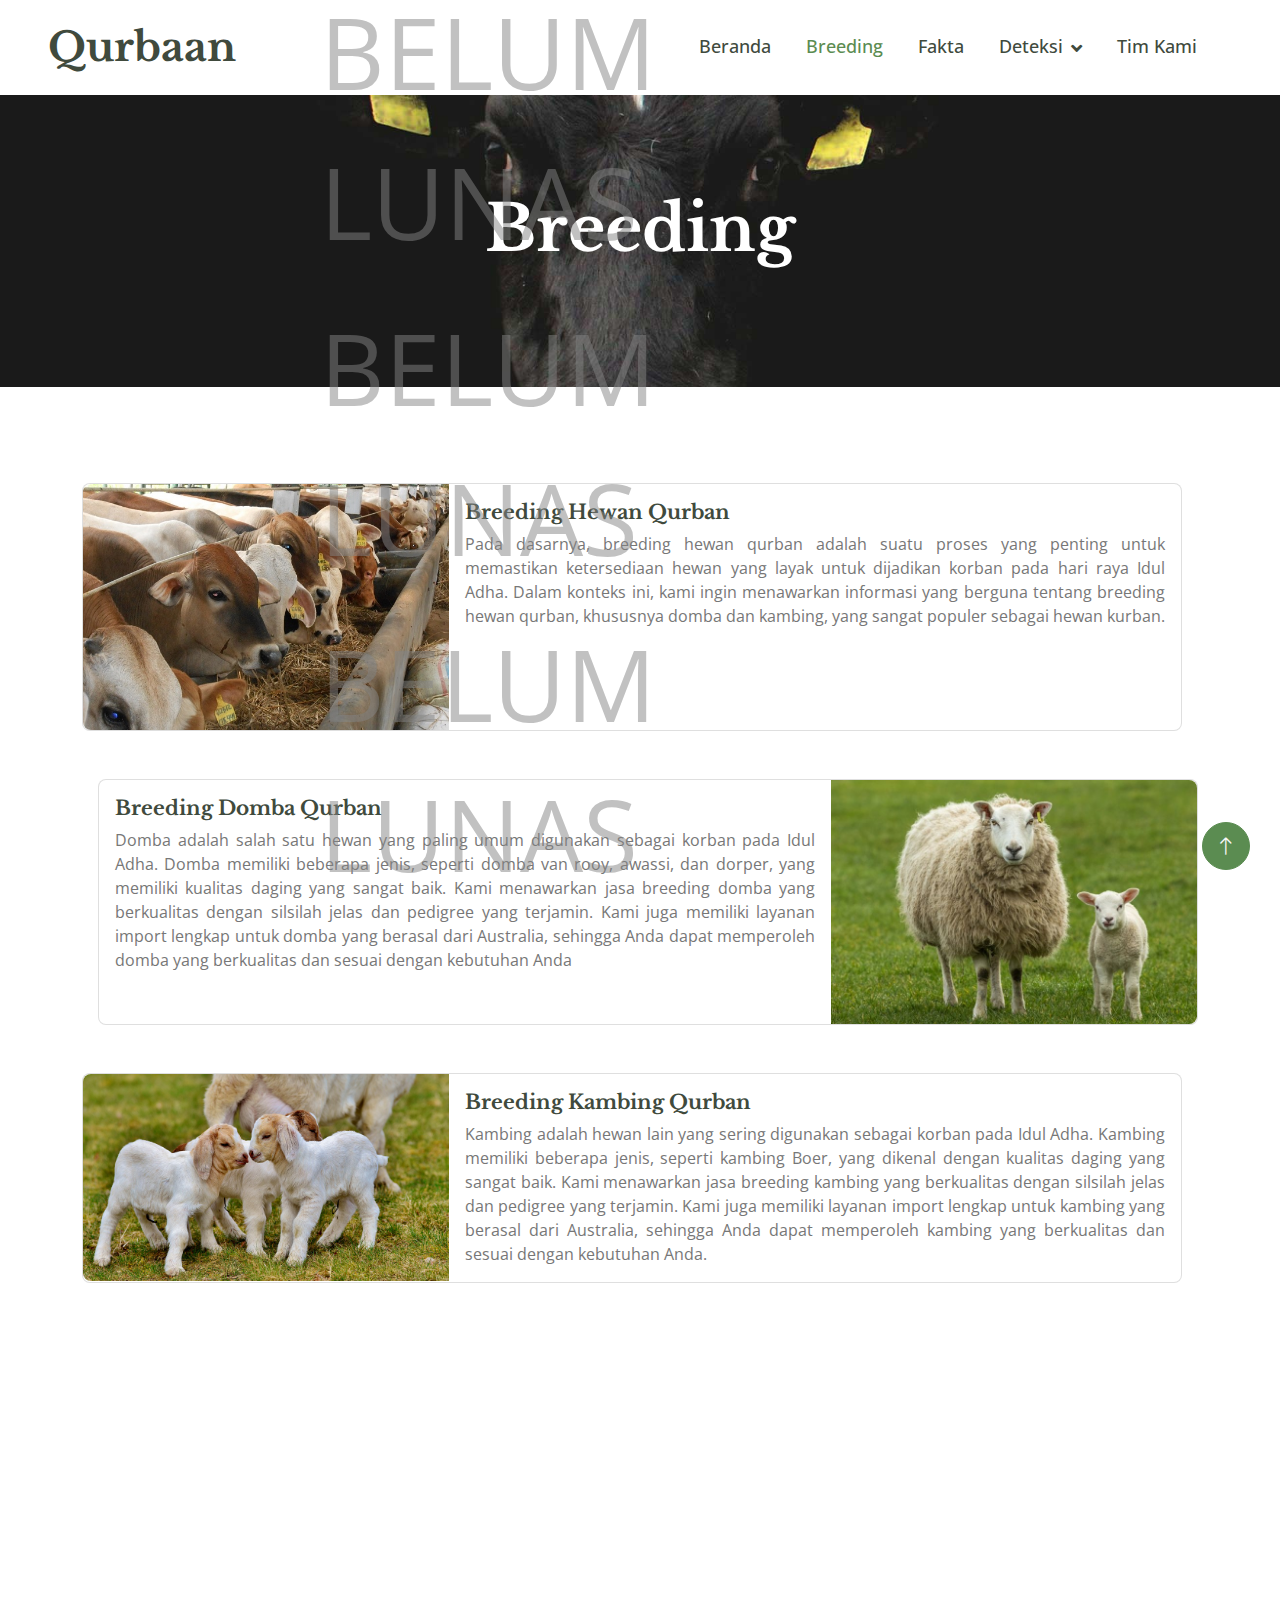
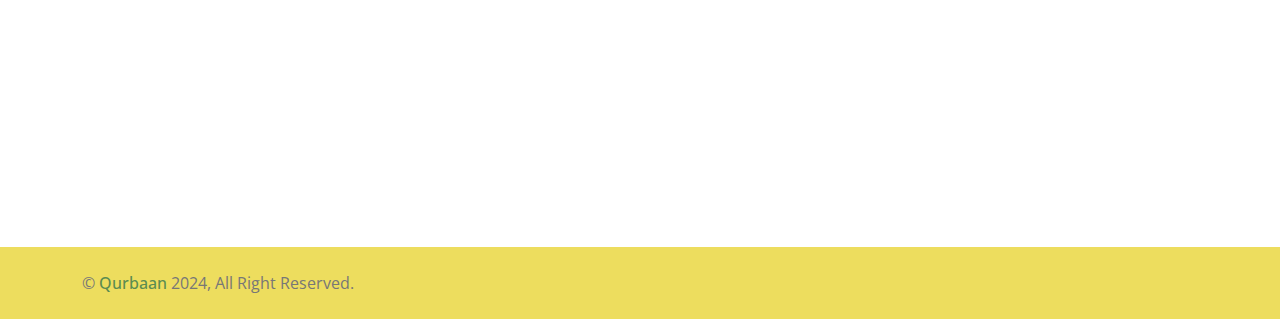
==== commit 9b1bfc2e: "feat: watermark" ====
--- a/breeding.html
+++ b/breeding.html
@@ -46,6 +46,11 @@
 </head>
 
 <body>
+    <div class="watermark">
+        <p style="color: rgb(132, 132, 132); font-size: 100px;">BELUM LUNAS</p>
+        <p style="color: rgb(132, 132, 132); font-size: 100px;">BELUM LUNAS</p>
+        <p style="color: rgb(132, 132, 132); font-size: 100px;">BELUM LUNAS</p>
+    </div>
     <!-- Spinner Start -->
     <div id="spinner" class="show bg-white position-fixed translate-middle w-100 vh-100 top-50 start-50 d-flex align-items-center justify-content-center">
         <div class="spinner-border text-primary" role="status" style="width: 3rem; height: 3rem;"></div>
@@ -173,7 +178,9 @@
                     <p class="mb-1">Daerah Khusus Ibukota Jakarta 13760</p>
                 </div>
                 <div class="col-lg-3 col-md-6">
-                    <img src="img/unindra-logo.png" width="180px" alt="">
+                    <div class="d-flex justify-content-center justify-content-lg-start">
+                        <img src="img/unindra-logo.png" width="180px" alt="">
+                    </div>
                 </div>
             </div>
         </div>
--- a/css/style.css
+++ b/css/style.css
@@ -505,4 +505,14 @@
     color: var(--light);
     letter-spacing: 1px;
     box-shadow: none;
+}
+
+.watermark {
+    position: fixed;
+    top: 50%;
+    left: 50%;
+    transform: translate(-50%, -50%);
+    z-index: 9999;
+    opacity: 0.5; /* Ubah nilai opacity sesuai kebutuhan Anda */
+    pointer-events: none; /* Untuk menghindari interaksi pengguna dengan watermark */
 }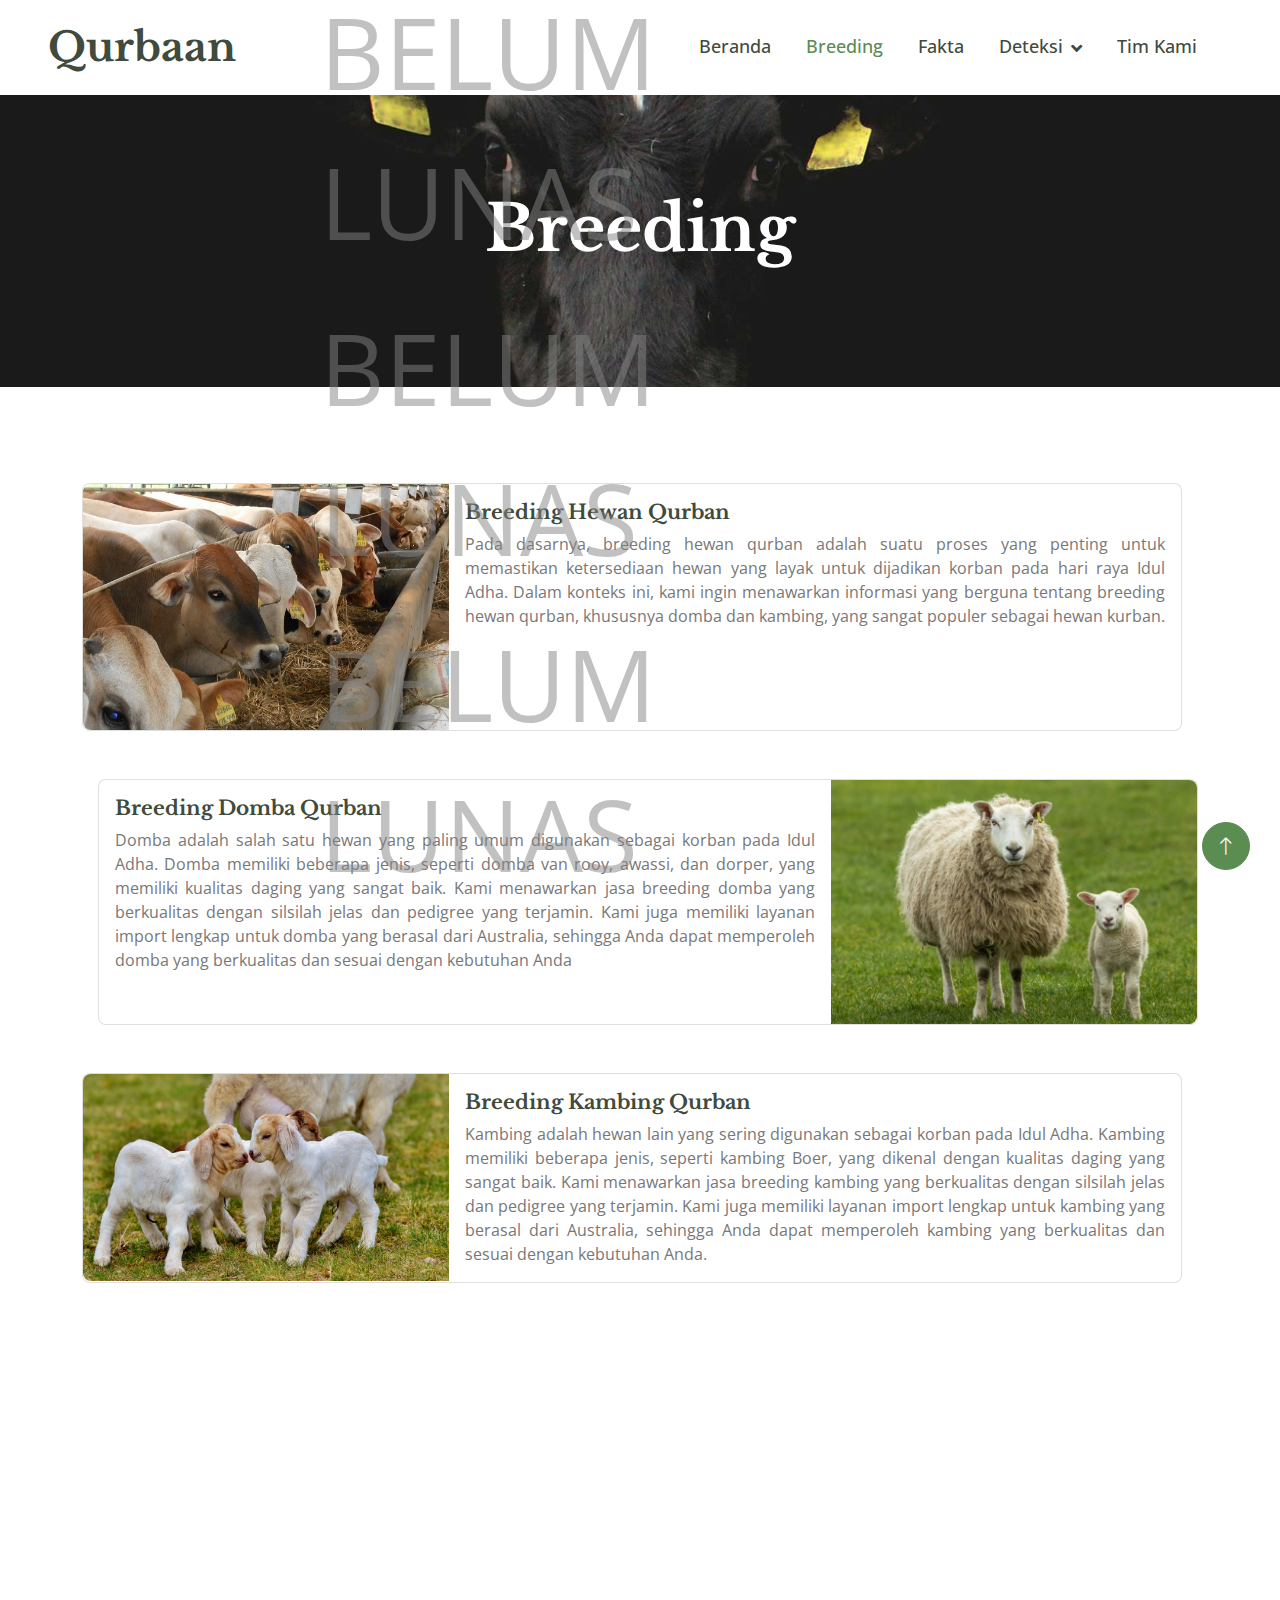
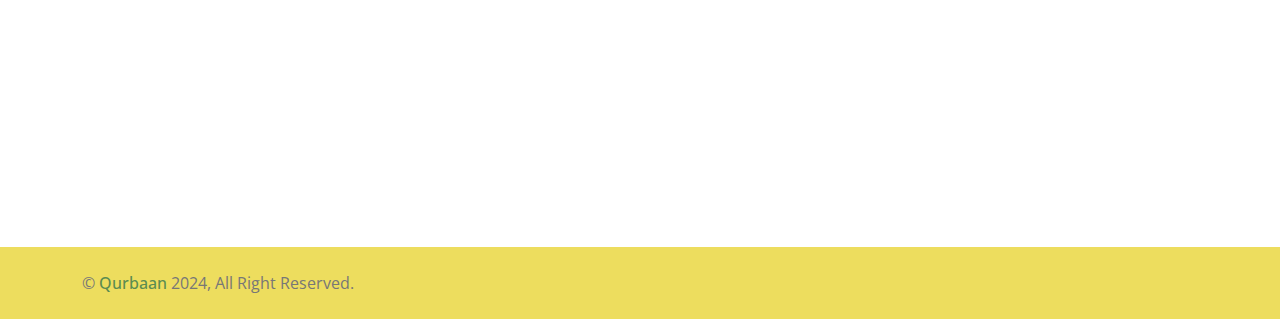
==== commit 1155f8e1: "fix: head" ====
--- a/breeding.html
+++ b/breeding.html
@@ -3,7 +3,7 @@
 
 <head>
     <meta charset="utf-8">
-    <title>Qurbaan - Website Hewan Qurban</title>
+    <title>Qurbaan - Deteksi Hewan Qurban Anda</title>
     <meta content="width=device-width, initial-scale=1.0" name="viewport">
     <meta content="" name="keywords">
     <meta content="" name="description">
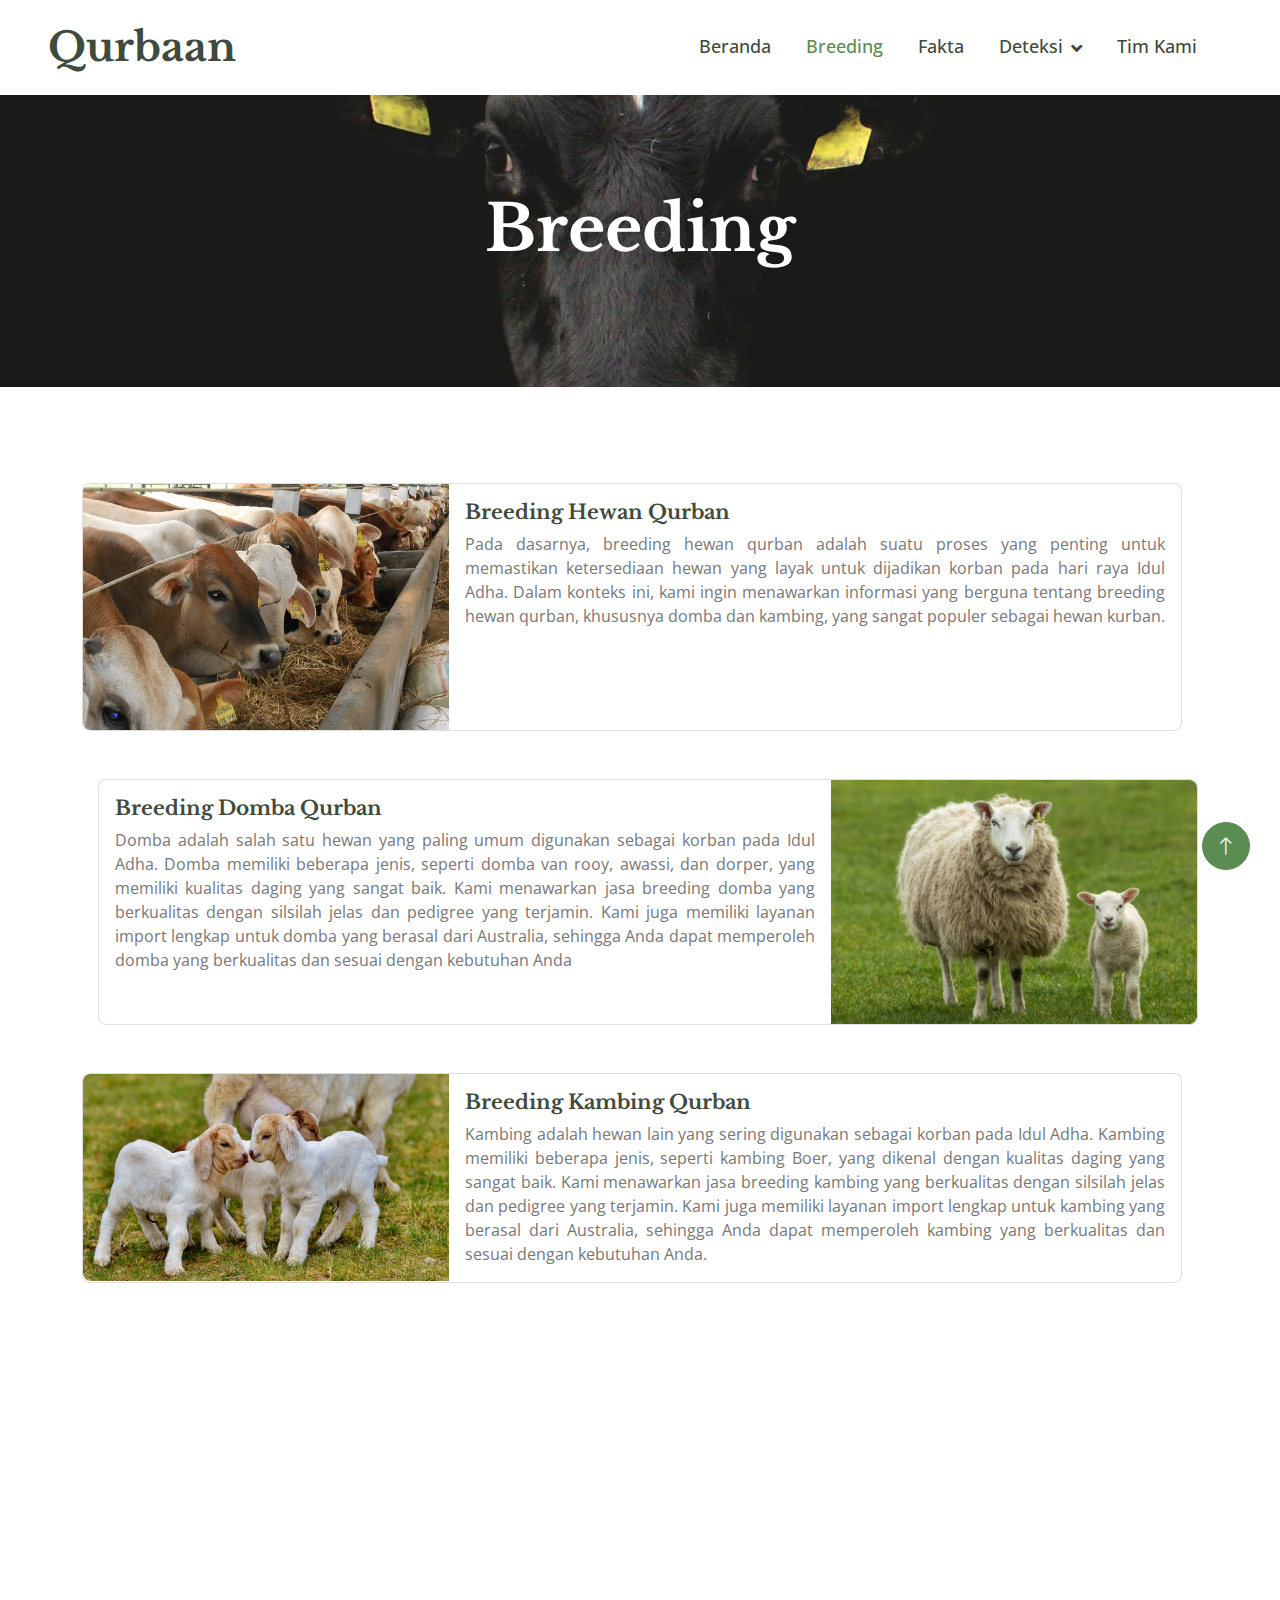
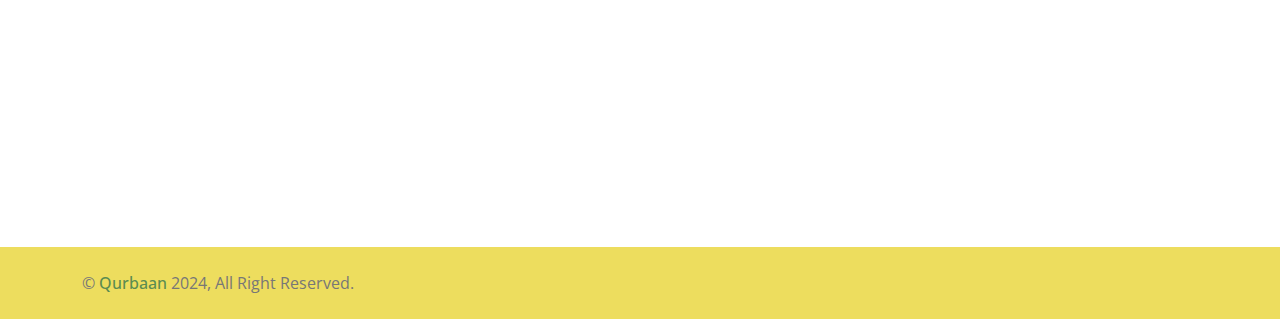
==== commit 43ae00e8: "remove watermark" ====
--- a/breeding.html
+++ b/breeding.html
@@ -46,11 +46,6 @@
 </head>
 
 <body>
-    <div class="watermark">
-        <p style="color: rgb(132, 132, 132); font-size: 100px;">BELUM LUNAS</p>
-        <p style="color: rgb(132, 132, 132); font-size: 100px;">BELUM LUNAS</p>
-        <p style="color: rgb(132, 132, 132); font-size: 100px;">BELUM LUNAS</p>
-    </div>
     <!-- Spinner Start -->
     <div id="spinner" class="show bg-white position-fixed translate-middle w-100 vh-100 top-50 start-50 d-flex align-items-center justify-content-center">
         <div class="spinner-border text-primary" role="status" style="width: 3rem; height: 3rem;"></div>
